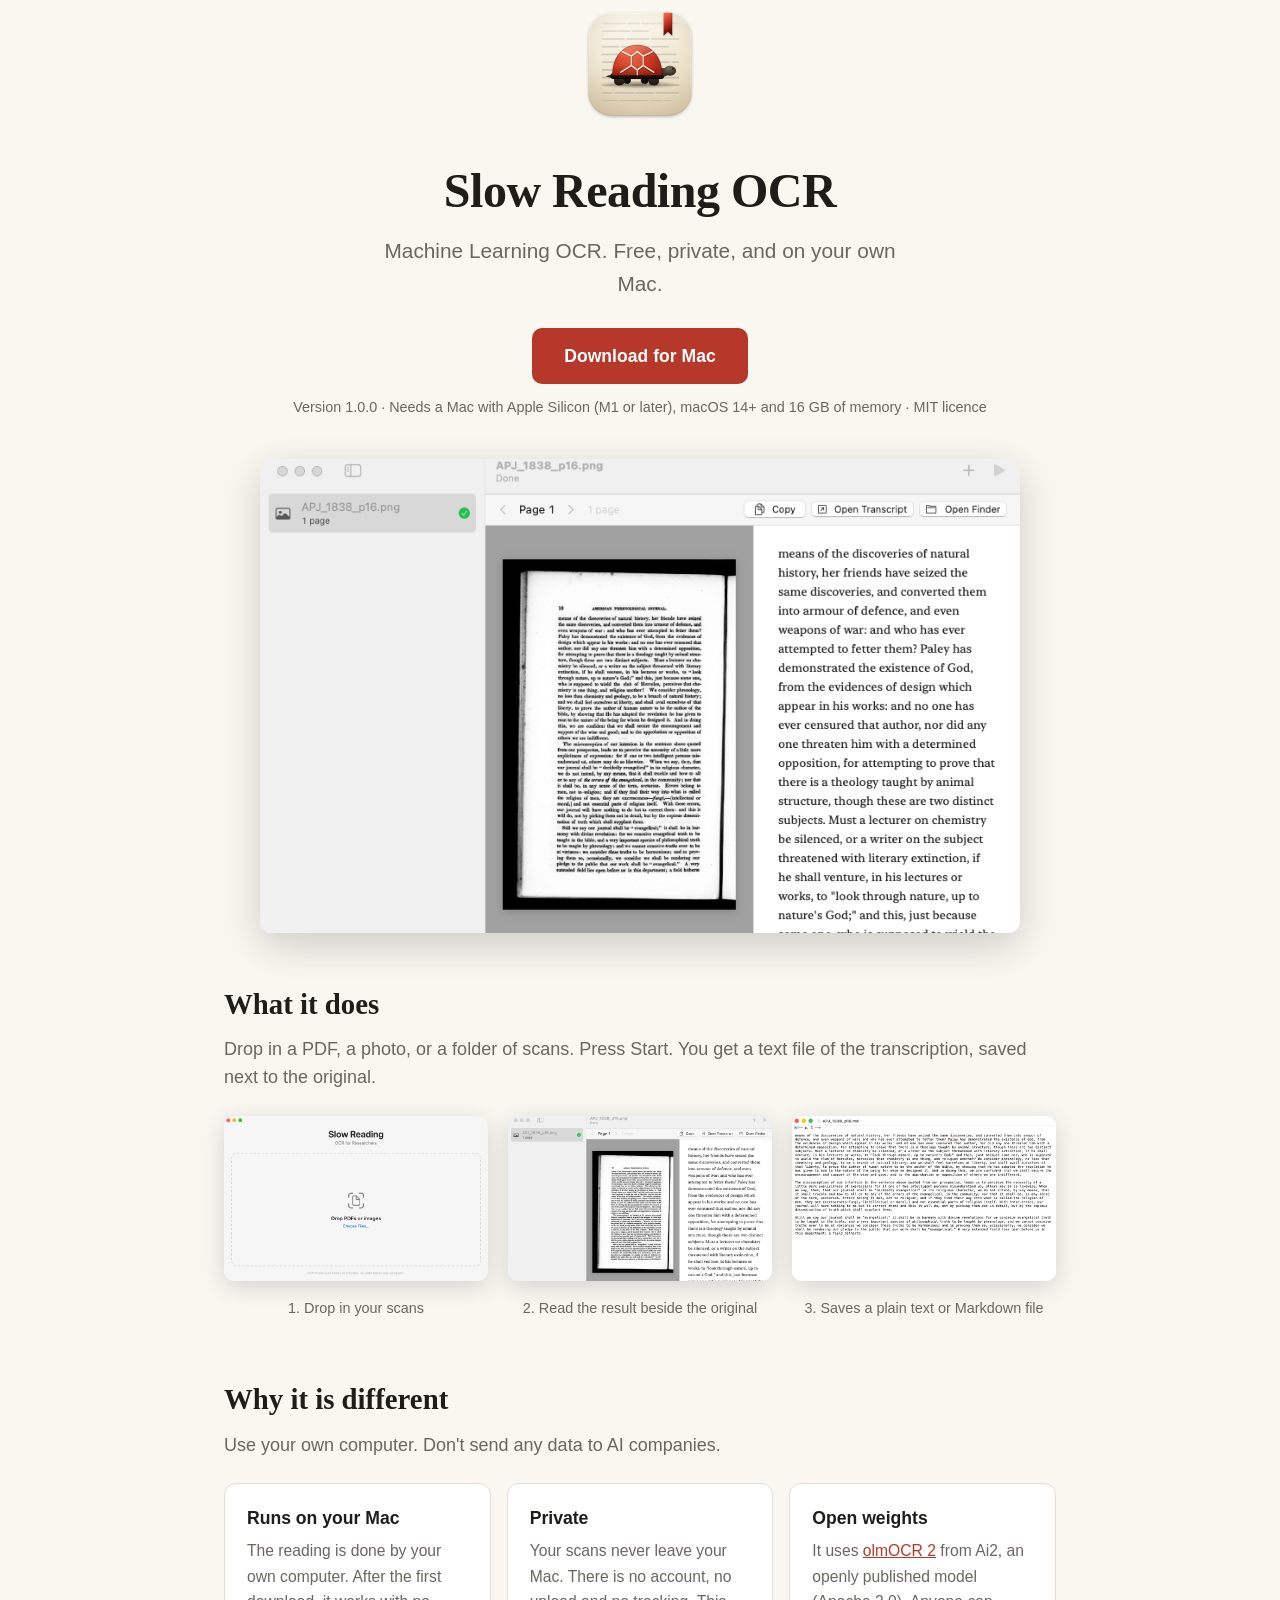
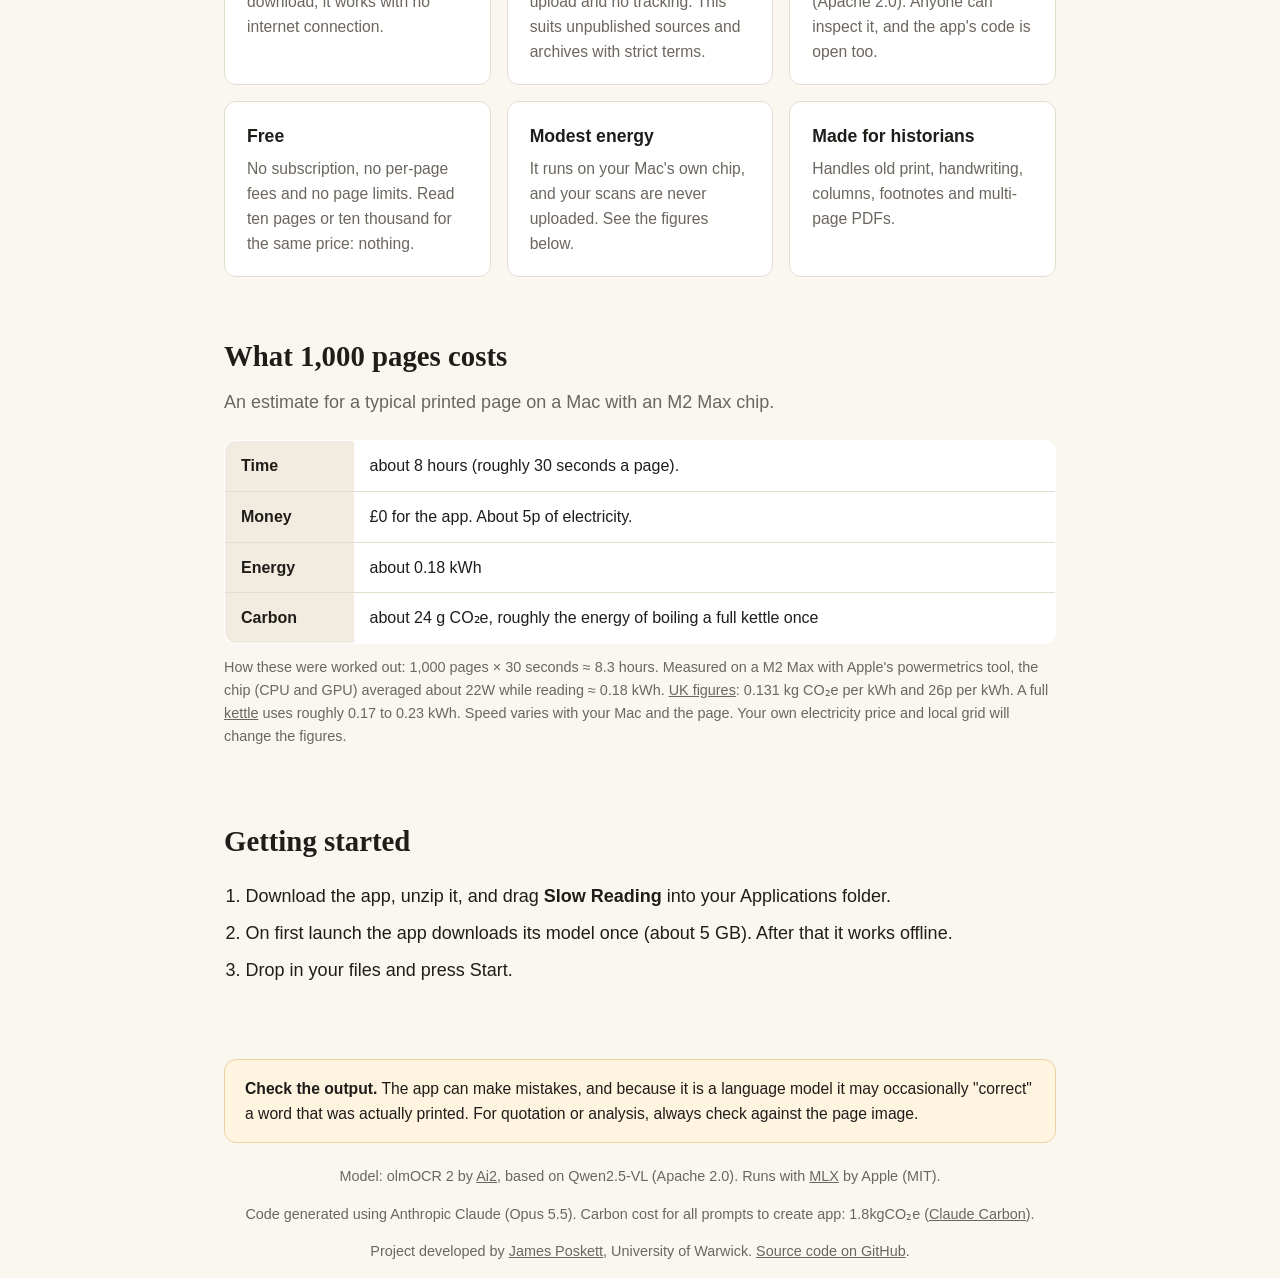
==== docs/index.html @ d2768e70 "Added webpage docs Co-Authored-By: Claude Sonnet 5.5 <noreply@anthropic.com>" ====
<!-- Declaration: Code generated using Anthropic Claude (Sonnet 5.5) -->
<!DOCTYPE html>
<html lang="en">
<head>
<meta charset="utf-8">
<meta name="viewport" content="width=device-width, initial-scale=1">
<title>Slow Reading: OCR for Researchers</title>
<meta name="description" content="A free Mac app that transcribes scanned pages and PDFs into text. It runs on your own Mac, so your documents stay private.">
<link rel="icon" href="images/icon.png">
<style>
:root {
  --ink: #1f1d1a;
  --muted: #6b665e;
  --paper: #faf7f1;
  --card: #ffffff;
  --line: #e4ddd0;
  --accent: #b5382a;
}
* { box-sizing: border-box; }
body {
  margin: 0;
  font-family: -apple-system, BlinkMacSystemFont, "Segoe UI", Helvetica, Arial, sans-serif;
  color: var(--ink);
  background: var(--paper);
  line-height: 1.6;
  font-size: 18px;
}
.wrap { max-width: 880px; margin: 0 auto; padding: 0 24px; }
header { text-align: center; padding: 64px 0 32px; }
header img.icon { width: 128px; height: 128px; }
h1 { font-family: Georgia, "Times New Roman", serif; font-size: 3rem; margin: 16px 0 4px; letter-spacing: -0.01em; }
.subtitle { font-family: Georgia, "Times New Roman", serif; font-size: 1.6rem; color: var(--accent); margin: 0 0 16px; }
.tagline { font-size: 1.3rem; color: var(--muted); margin: 0 auto 28px; max-width: 560px; }
.button {
  display: inline-block;
  background: var(--accent);
  color: #fff;
  text-decoration: none;
  font-weight: 600;
  padding: 14px 32px;
  border-radius: 10px;
  font-size: 1.1rem;
}
.button:hover { background: #983022; }
.small { color: var(--muted); font-size: 0.9rem; margin-top: 12px; }
.shot { display: block; width: 100%; max-width: 760px; margin: 40px auto 0; border-radius: 12px; box-shadow: 0 12px 40px rgba(0,0,0,0.18); }
section { padding: 48px 0 8px; }
h2 { font-family: Georgia, "Times New Roman", serif; font-size: 1.8rem; margin: 0 0 8px; }
.lead { color: var(--muted); margin: 0 0 24px; }
.grid { display: grid; grid-template-columns: repeat(auto-fit, minmax(240px, 1fr)); gap: 16px; }
.card { background: var(--card); border: 1px solid var(--line); border-radius: 12px; padding: 20px 22px; }
.card h3 { margin: 0 0 6px; font-size: 1.1rem; }
.card p { margin: 0; font-size: 0.98rem; color: var(--muted); }
ol.steps { padding-left: 1.2em; }
ol.steps li { margin-bottom: 8px; }
.shots { display: grid; grid-template-columns: repeat(auto-fit, minmax(240px, 1fr)); gap: 20px; margin-top: 8px; }
.shots figure { margin: 0; }
.shots img { width: 100%; cursor: zoom-in; border-radius: 10px; box-shadow: 0 6px 24px rgba(0,0,0,0.15); }
.shots figcaption { color: var(--muted); font-size: 0.9rem; margin-top: 8px; text-align: center; }
table { width: 100%; border-collapse: collapse; background: var(--card); border: 1px solid var(--line); border-radius: 12px; overflow: hidden; }
th, td { text-align: left; padding: 12px 16px; border-bottom: 1px solid var(--line); font-size: 1rem; }
th { background: #f2ece0; font-weight: 600; }
tr:last-child td { border-bottom: none; }
.note { color: var(--muted); font-size: 0.9rem; margin-top: 12px; }
.warn { background: #fff4e0; border: 1px solid #ecd2a0; border-radius: 12px; padding: 16px 20px; font-size: 0.98rem; }
dialog { border: none; padding: 0; background: transparent; color: var(--ink); max-width: 100vw; max-height: 100vh; overflow: visible; outline: none; }
dialog[open] { animation: fade 0.18s ease-out; }
dialog::backdrop { background: rgba(250, 247, 241, 0.94); backdrop-filter: blur(6px); }
dialog figure { margin: 0; text-align: center; }
dialog img { display: block; width: min(880px, 90vw); max-height: 76vh; object-fit: contain; border-radius: 12px; box-shadow: 0 16px 48px rgba(0,0,0,0.22); }
dialog figcaption { font-family: Georgia, "Times New Roman", serif; font-size: 1.25rem; margin-top: 20px; }
dialog .close { position: fixed; top: 20px; right: 24px; border: none; background: none; font-size: 2.2rem; line-height: 1; color: var(--muted); cursor: pointer; }
dialog .close:hover { color: var(--accent); }
dialog .close:focus { outline: none; }
@keyframes fade { from { opacity: 0; } to { opacity: 1; } }
footer { text-align: center; color: var(--muted); font-size: 0.9rem; padding: 56px 0 48px; }
a, a:visited { color: var(--accent); }
a:hover { color: #983022; }
footer a, footer a:visited, .note a, .note a:visited, .small a, .small a:visited { color: var(--muted); }
footer a:hover, .note a:hover, .small a:hover { color: var(--ink); }
.button, .button:visited, .button:hover { color: #fff; }
</style>
</head>
<body>

<header class="wrap">
  <img class="icon" src="images/icon.png" alt="Slow Reading app icon: a tortoise on a page of text">
  <h1>Slow Reading OCR</h1>
  <p class="tagline">Machine Learning OCR. Free, private, and on your own Mac.</p>
  <a class="button" href="https://github.com/poskett/Slow-Reading-OCR/releases/latest" id="download">Download for Mac</a>
  <p class="small">Version 1.0.0 · Needs a Mac with Apple Silicon (M1 or later), macOS 14+ and 16 GB of memory · MIT licence</p>
  <img class="shot" src="images/result.png" alt="Slow Reading showing a scanned journal page next to its transcription">
</header>

<main class="wrap">

  <section>
    <h2>What it does</h2>
    <p class="lead">Drop in a PDF, a photo, or a folder of scans. Press Start. You get a text file of the transcription, saved next to the original.</p>
    <div class="shots">
      <figure>
        <img src="images/drop.png" alt="The empty Slow Reading window with a box to drop files into">
        <figcaption>1. Drop in your scans</figcaption>
      </figure>
      <figure>
        <img src="images/result.png" alt="A scanned page on the left and its transcription on the right">
        <figcaption>2. Read the result beside the original</figcaption>
      </figure>
      <figure>
        <img src="images/saved.png" alt="The saved transcription open as a Markdown text file">
        <figcaption>3. Saves a plain text or Markdown file</figcaption>
      </figure>
    </div>
  </section>

  <section>
    <h2>Why it is different</h2>
    <p class="lead">Use your own computer. Don't send any data to AI companies.</p>
    <div class="grid">
      <div class="card">
        <h3>Runs on your Mac</h3>
        <p>The reading is done by your own computer. After the first download, it works with no internet connection.</p>
      </div>
      <div class="card">
        <h3>Private</h3>
        <p>Your scans never leave your Mac. There is no account, no upload and no tracking. This suits unpublished sources and archives with strict terms.</p>
      </div>
      <div class="card">
        <h3>Open weights</h3>
        <p>It uses <a href="https://huggingface.co/allenai/olmOCR-2-7B-1025">olmOCR 2</a> from Ai2, an openly published model (Apache 2.0). Anyone can inspect it, and the app's code is open too.</p>
      </div>
      <div class="card">
        <h3>Free</h3>
        <p>No subscription, no per-page fees and no page limits. Read ten pages or ten thousand for the same price: nothing.</p>
      </div>
      <div class="card">
        <h3>Modest energy</h3>
        <p>It runs on your Mac's own chip, and your scans are never uploaded. See the figures below.</p>
      </div>
      <div class="card">
        <h3>Made for historians</h3>
        <p>Handles old print, handwriting, columns, footnotes and multi-page PDFs.</p>
      </div>
    </div>
  </section>

  <section>
    <h2>What 1,000 pages costs</h2>
    <p class="lead">An estimate for a typical printed page on a Mac with an M2 Max chip.</p>
    <table>
      <tr><th>Time</th><td>about 8 hours (roughly 30 seconds a page).</td></tr>
      <tr><th>Money</th><td>£0 for the app. About 5p of electricity.</td></tr>
      <tr><th>Energy</th><td>about 0.18 kWh</td></tr>
      <tr><th>Carbon</th><td>about 24 g CO₂e, roughly the energy of boiling a full kettle once</td></tr>
    </table>
    <p class="note">How these were worked out: 1,000 pages × 30 seconds ≈ 8.3 hours. Measured on a M2 Max with Apple's powermetrics tool, the chip (CPU and GPU) averaged about 22W while reading ≈ 0.18 kWh. <a href="https://www.gov.uk/government/publications/greenhouse-gas-reporting-conversion-factors-2026">UK figures</a>: 0.131 kg CO₂e per kWh and 26p per kWh. A full <a href="https://ao.com/athome/technology/tech-advice/how-much-power-does-a-kettle-use">kettle</a> uses roughly 0.17 to 0.23 kWh. Speed varies with your Mac and the page. Your own electricity price and local grid will change the figures.</p>
  </section>

  <section>
    <h2>Getting started</h2>
    <ol class="steps">
      <li>Download the app, unzip it, and drag <strong>Slow Reading</strong> into your Applications folder.</li>
      <li>On first launch the app downloads its model once (about 5 GB). After that it works offline.</li>
      <li>Drop in your files and press Start.</li>
    </ol>
  </section>

  <section>
    <div class="warn">
      <strong>Check the output.</strong> The app can make mistakes, and because it is a language model it may occasionally "correct" a word that was actually printed. For quotation or analysis, always check against the page image.
    </div>
  </section>

</main>

<footer class="wrap">
  <p>Model: olmOCR 2 by <a href="https://allenai.org">Ai2</a>, based on Qwen2.5-VL (Apache 2.0). Runs with <a href="https://github.com/ml-explore/mlx-swift">MLX</a> by Apple (MIT).</p>
  <p>Code generated using Anthropic Claude (Opus 5.5). Carbon cost for all prompts to create app: 1.8kgCO₂e (<a href="https://github.com/gwittebolle/claude-carbon">Claude Carbon</a>).</p><p>Project developed by <a href="https://poskett.com/">James Poskett</a>, University of Warwick. <a href="https://github.com/poskett/slow-reading-ocr">Source code on GitHub</a>.</p>
</footer>

<dialog id="viewer">
  <button class="close" aria-label="Close" id="viewer-close">&times;</button>
  <figure>
    <img id="viewer-img" src="" alt="">
    <figcaption id="viewer-caption"></figcaption>
  </figure>
</dialog>

<script>
var viewer = document.getElementById("viewer");
var viewerImg = document.getElementById("viewer-img");
var viewerCaption = document.getElementById("viewer-caption");
document.querySelectorAll(".shots img").forEach(function (img) {
  img.addEventListener("click", function () {
    viewerImg.src = img.src;
    viewerImg.alt = img.alt;
    viewerCaption.textContent = img.parentElement.querySelector("figcaption").textContent;
    viewer.showModal();
  });
});
viewer.addEventListener("click", function () {
  viewer.close();
});
document.getElementById("viewer-close").addEventListener("click", function () {
  viewer.close();
});
</script>

</body>
</html>
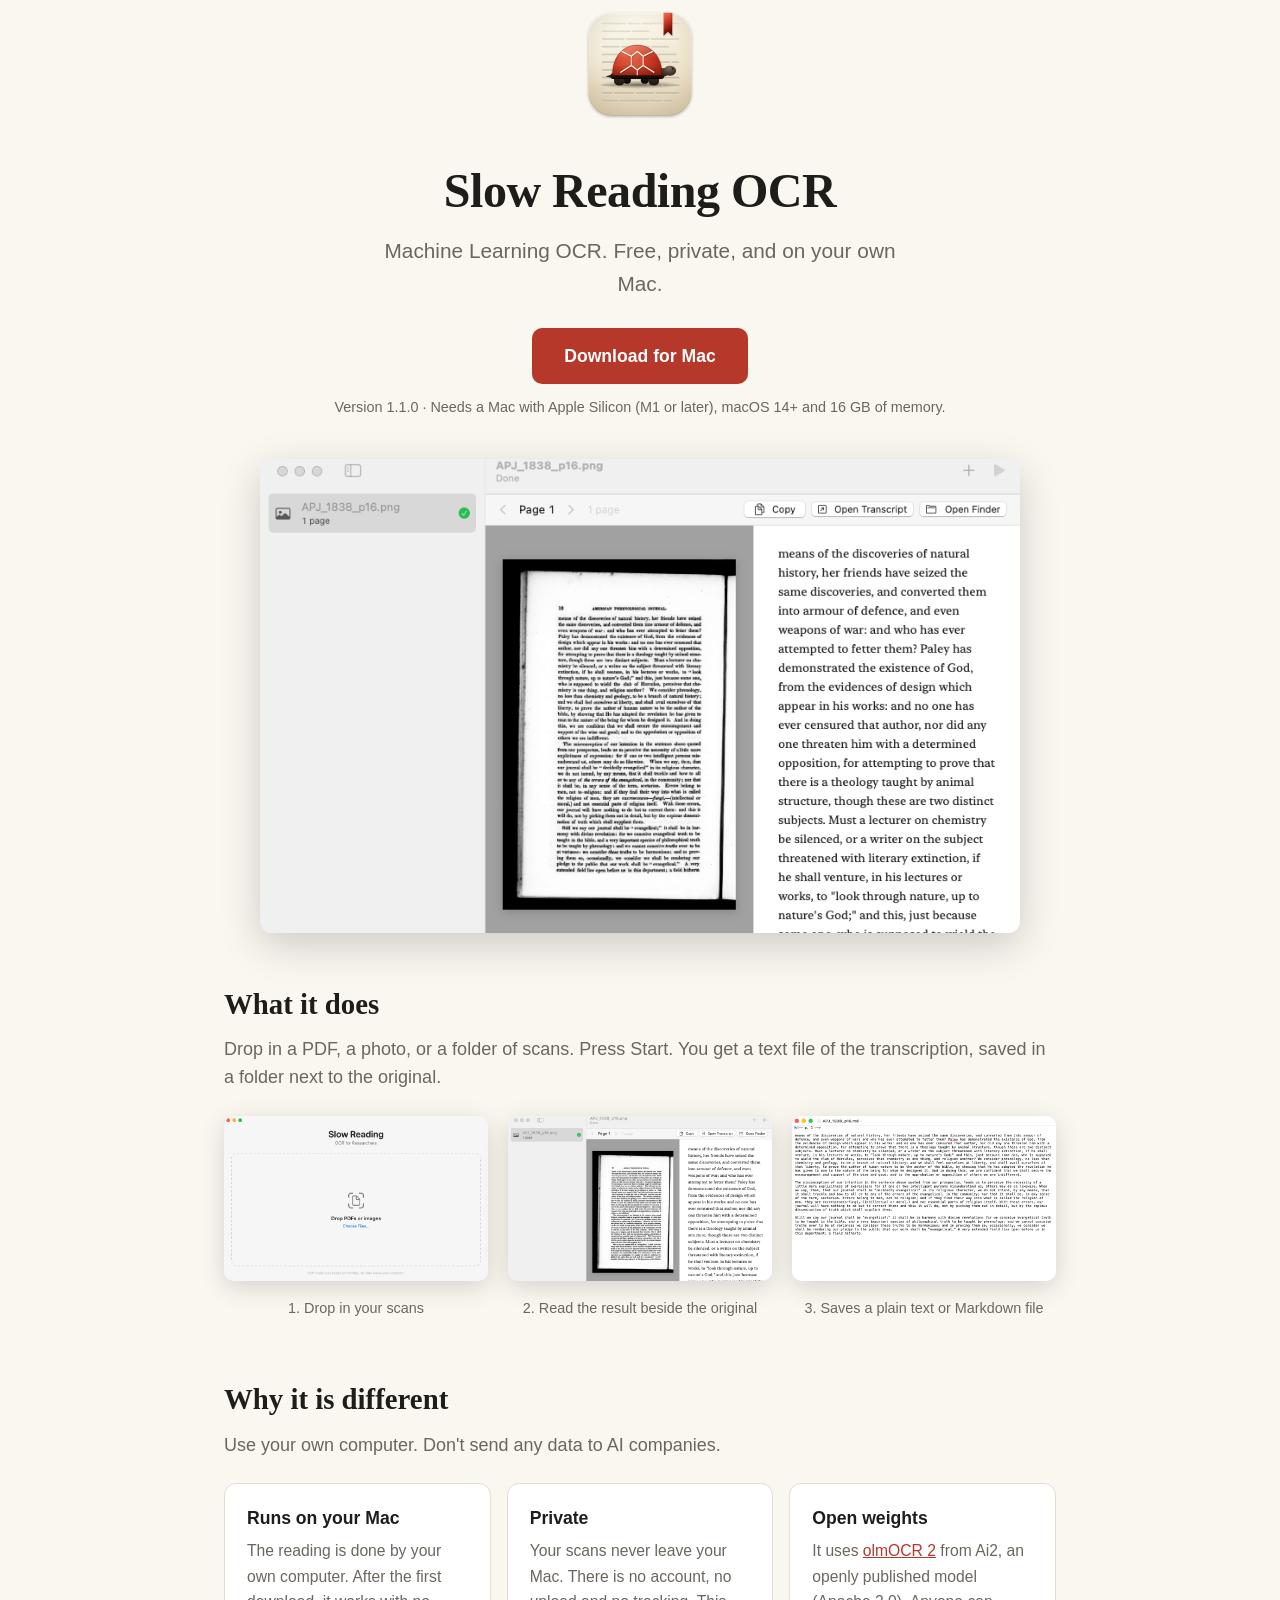
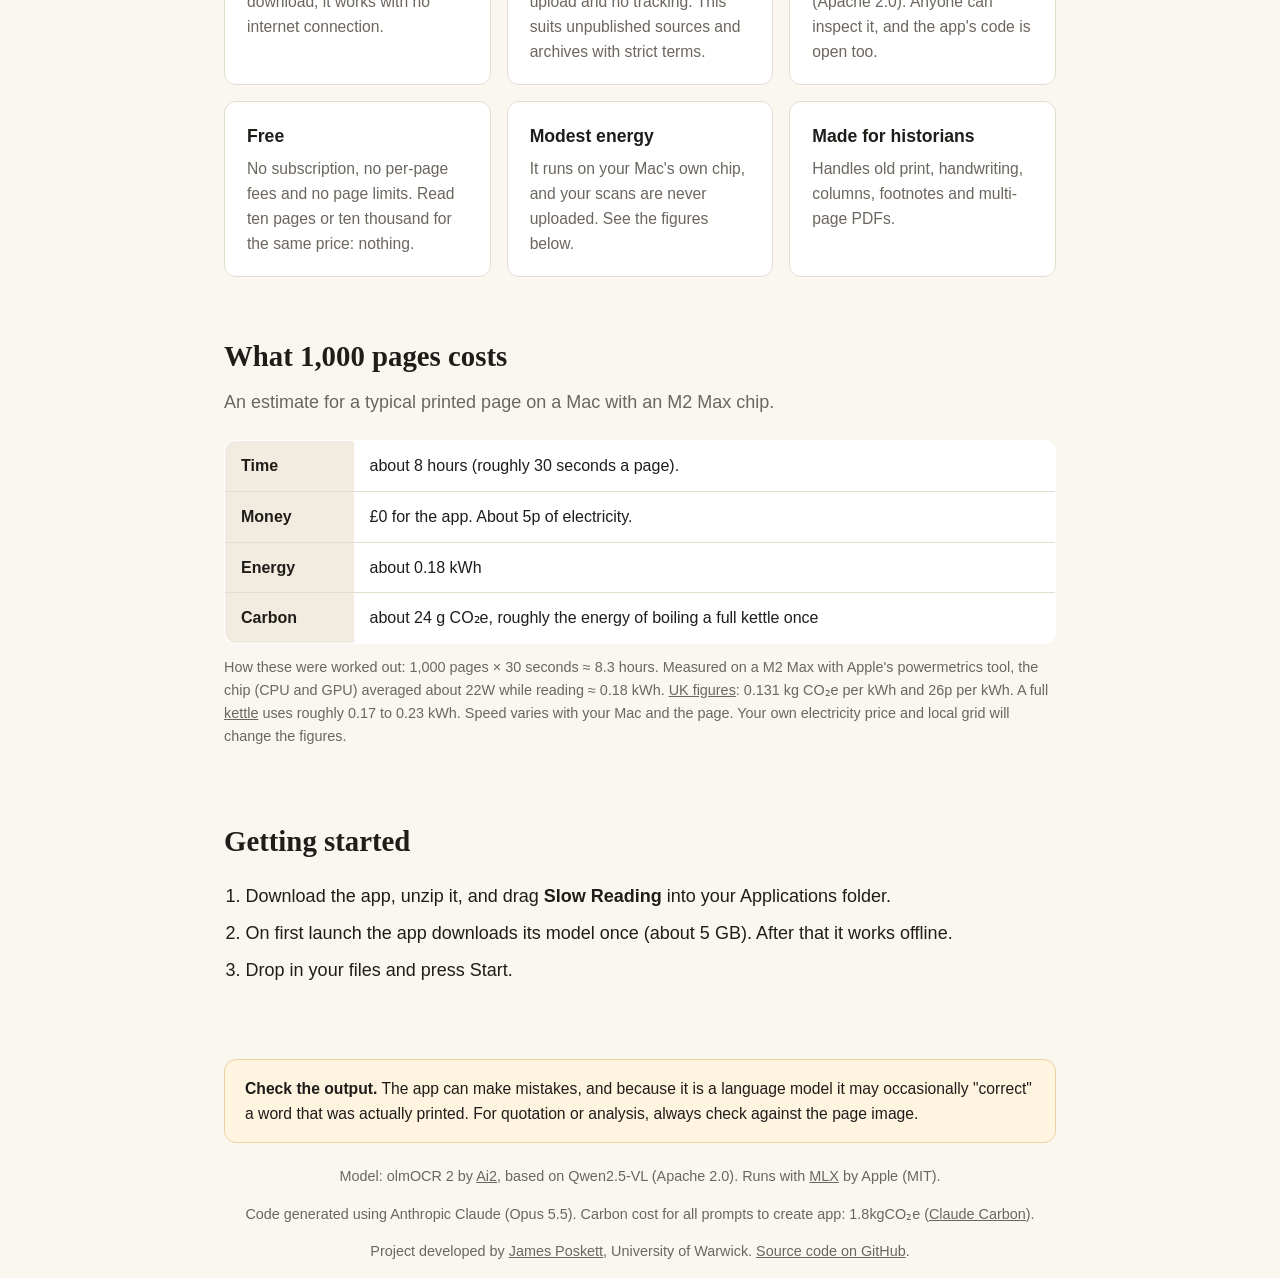
==== commit 1686fc74: "Update to v1.1.0" ====
--- a/docs/index.html
+++ b/docs/index.html
@@ -88,7 +88,7 @@
   <h1>Slow Reading OCR</h1>
   <p class="tagline">Machine Learning OCR. Free, private, and on your own Mac.</p>
   <a class="button" href="https://github.com/poskett/Slow-Reading-OCR/releases/latest" id="download">Download for Mac</a>
-  <p class="small">Version 1.0.0 · Needs a Mac with Apple Silicon (M1 or later), macOS 14+ and 16 GB of memory · MIT licence</p>
+  <p class="small">Version 1.1.0 · Needs a Mac with Apple Silicon (M1 or later), macOS 14+ and 16 GB of memory.</p>
   <img class="shot" src="images/result.png" alt="Slow Reading showing a scanned journal page next to its transcription">
 </header>
 
@@ -96,7 +96,7 @@
 
   <section>
     <h2>What it does</h2>
-    <p class="lead">Drop in a PDF, a photo, or a folder of scans. Press Start. You get a text file of the transcription, saved next to the original.</p>
+    <p class="lead">Drop in a PDF, a photo, or a folder of scans. Press Start. You get a text file of the transcription, saved in a folder next to the original.</p>
     <div class="shots">
       <figure>
         <img src="images/drop.png" alt="The empty Slow Reading window with a box to drop files into">
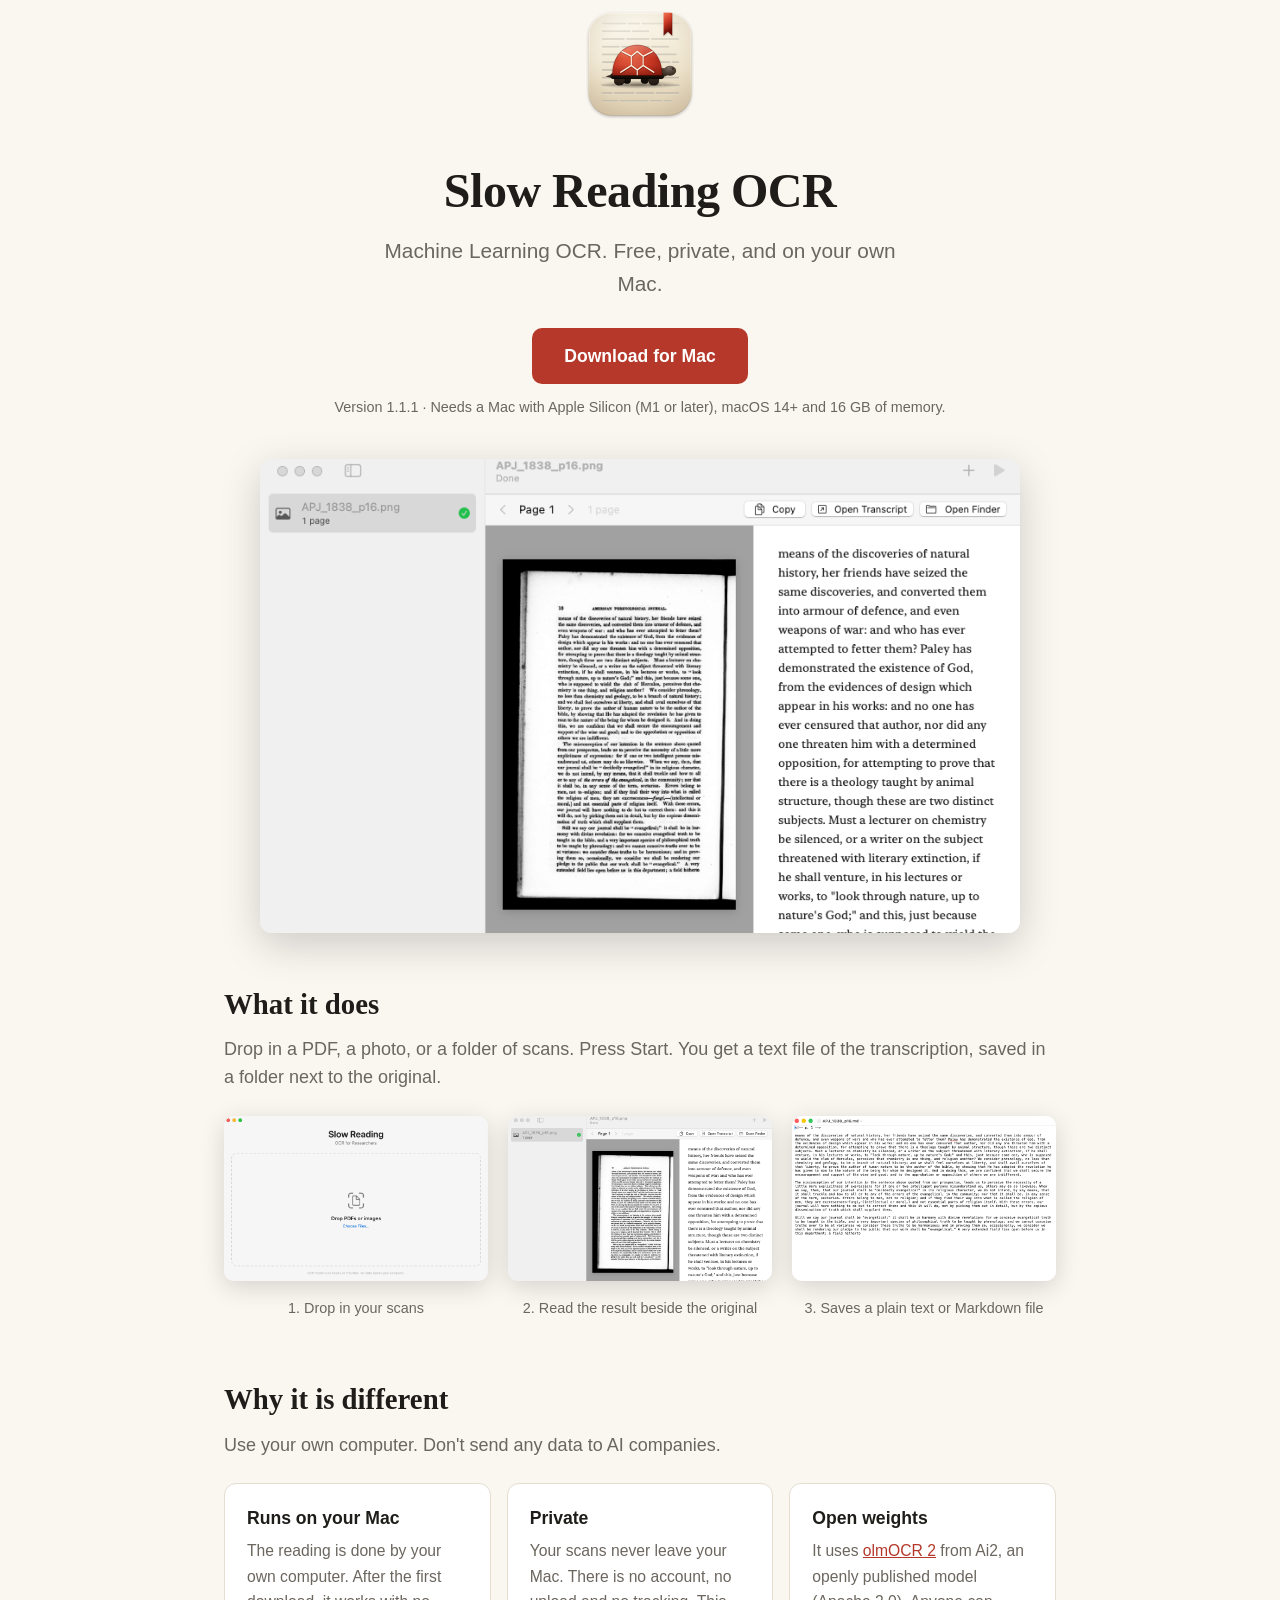
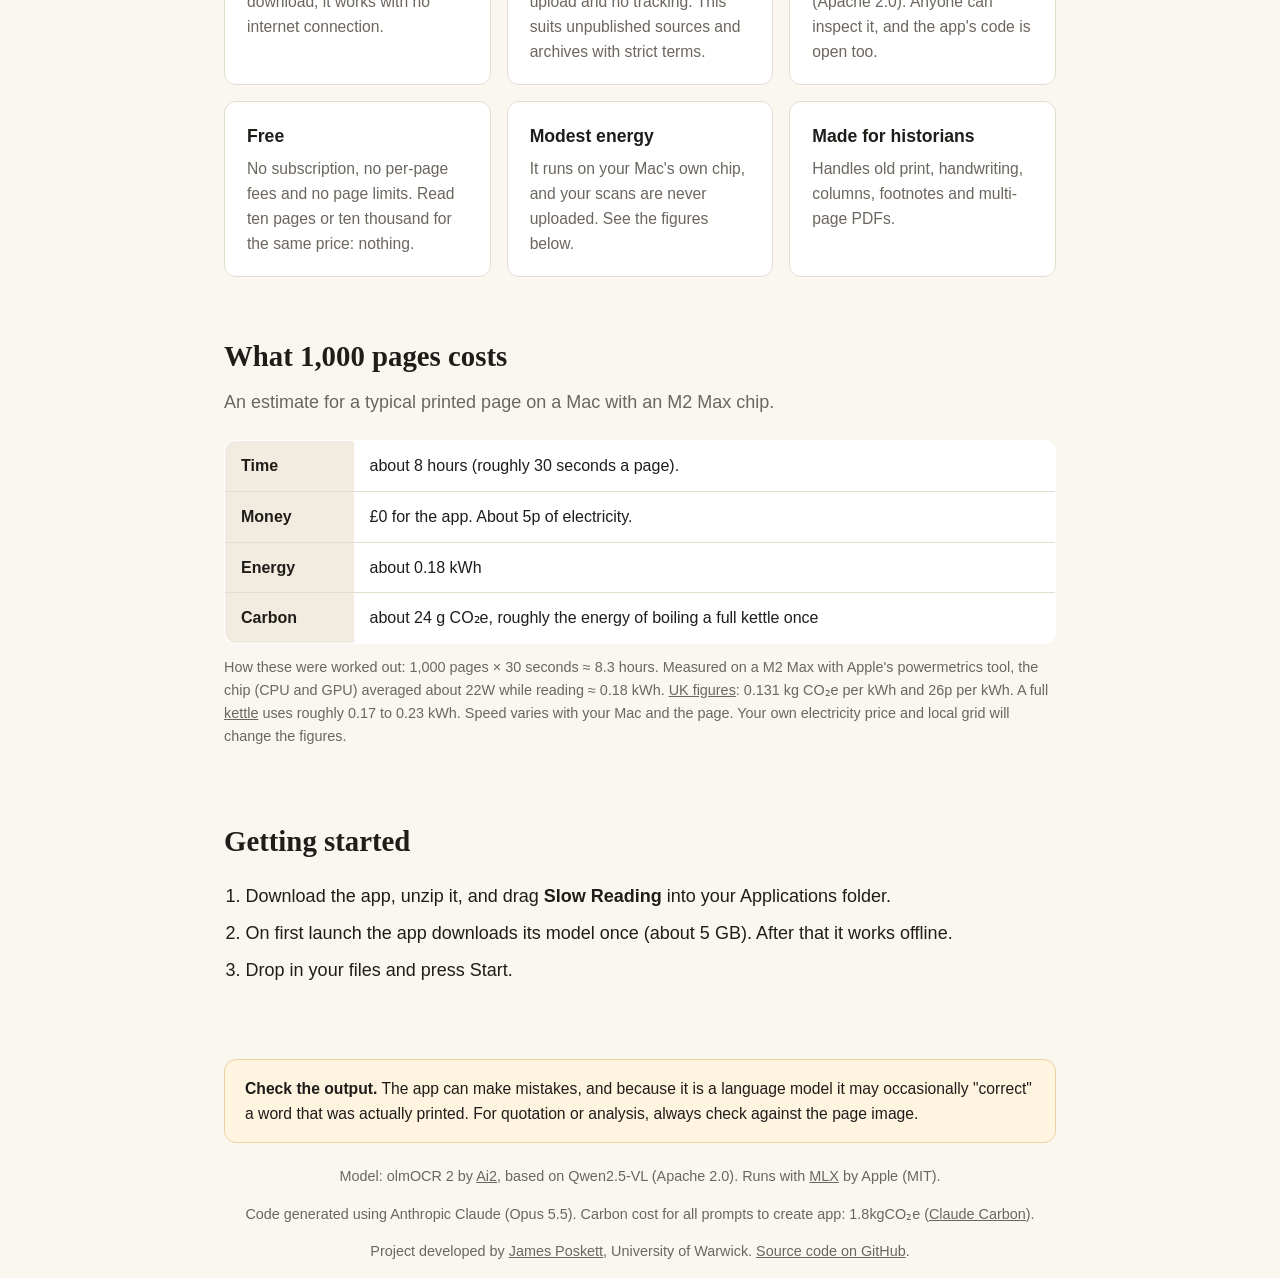
==== commit 29a48e1a: "Update to check available RAM Now checks correctly actual available RAM and recommends correct model" ====
--- a/docs/index.html
+++ b/docs/index.html
@@ -88,7 +88,7 @@
   <h1>Slow Reading OCR</h1>
   <p class="tagline">Machine Learning OCR. Free, private, and on your own Mac.</p>
   <a class="button" href="https://github.com/poskett/Slow-Reading-OCR/releases/latest" id="download">Download for Mac</a>
-  <p class="small">Version 1.1.0 · Needs a Mac with Apple Silicon (M1 or later), macOS 14+ and 16 GB of memory.</p>
+  <p class="small">Version 1.1.1 · Needs a Mac with Apple Silicon (M1 or later), macOS 14+ and 16 GB of memory.</p>
   <img class="shot" src="images/result.png" alt="Slow Reading showing a scanned journal page next to its transcription">
 </header>
 
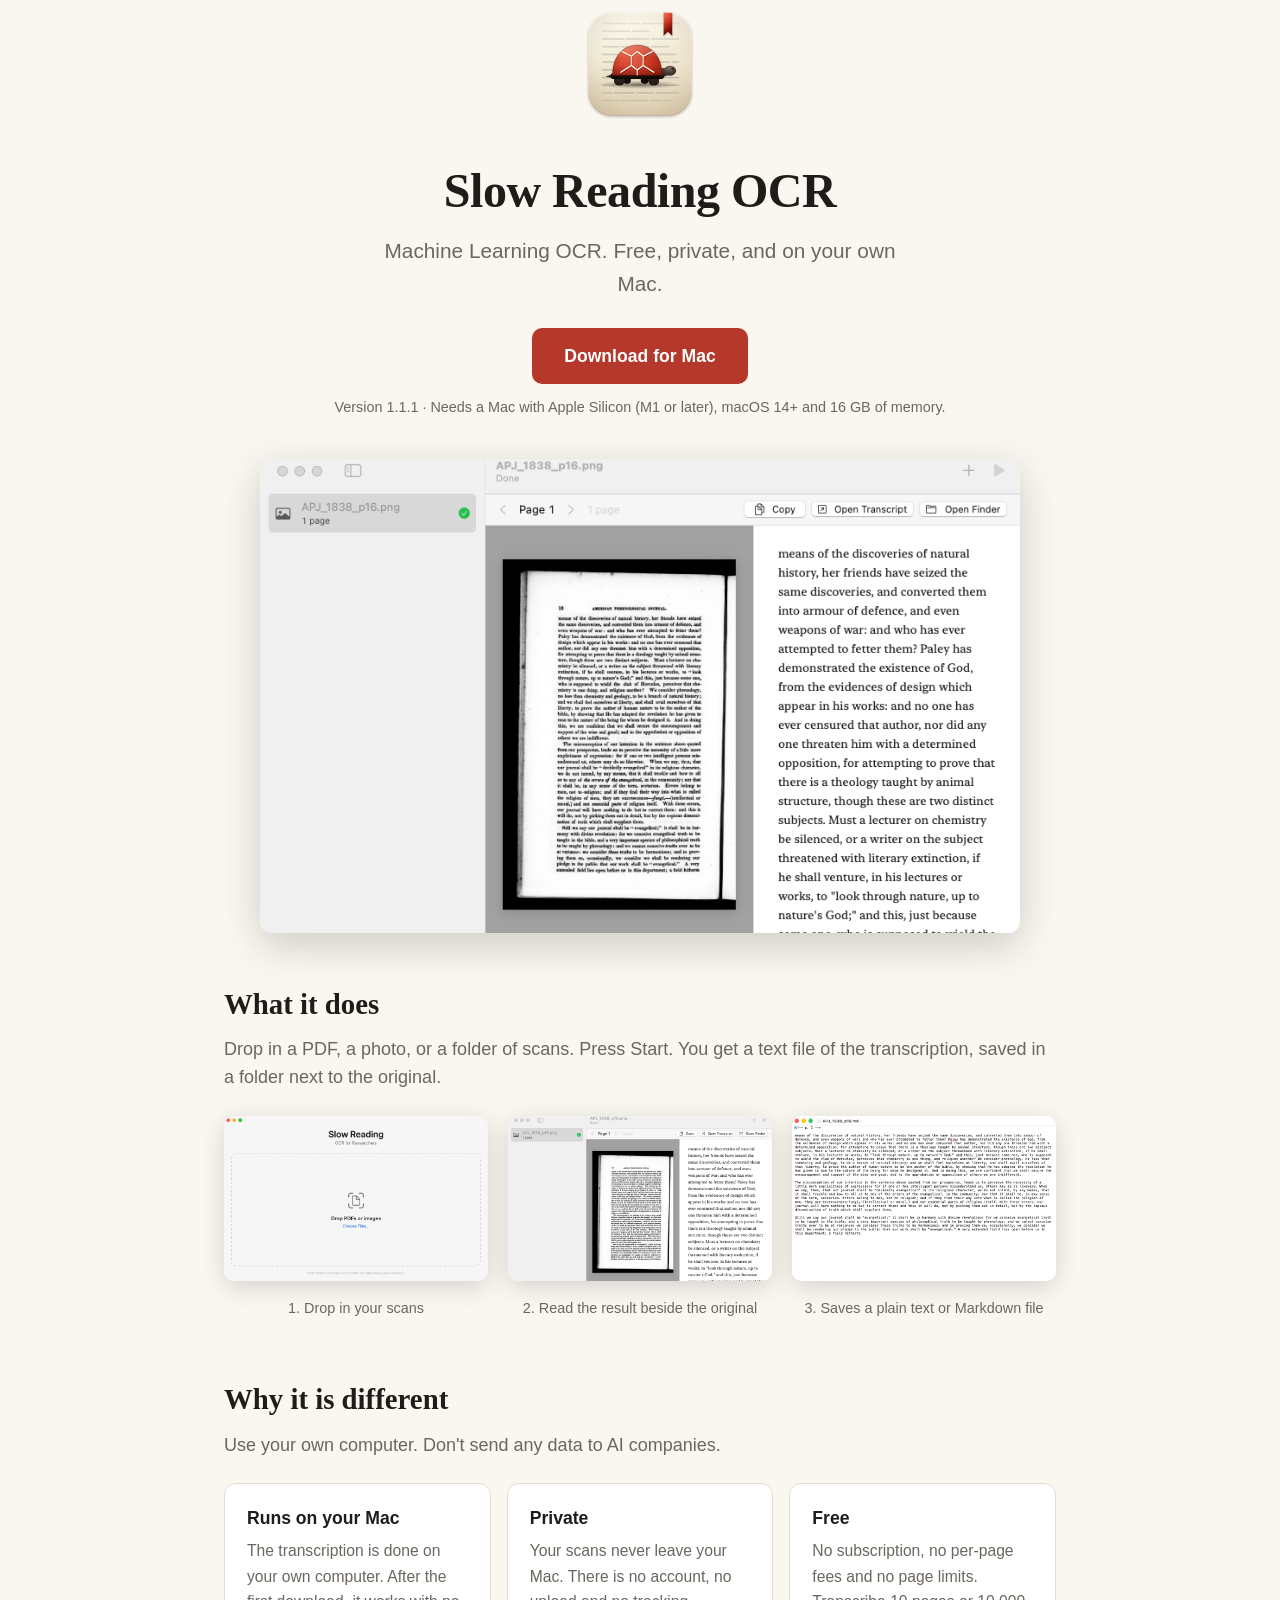
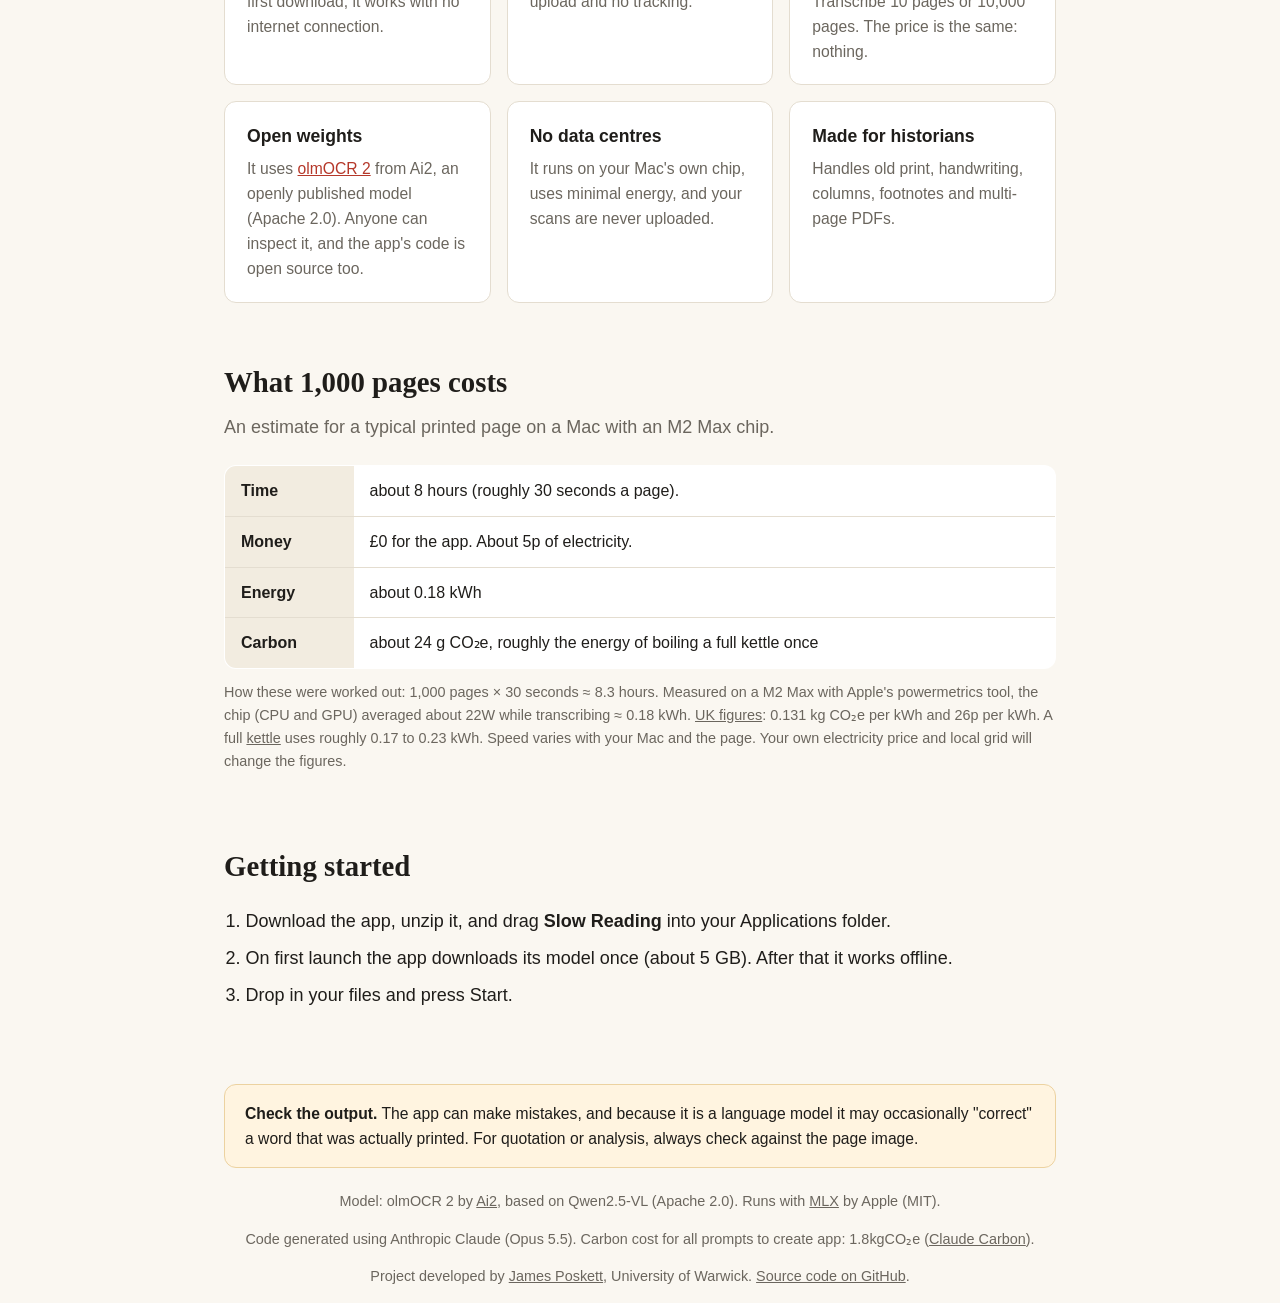
==== commit a26da0e7: "Updated html file to new version" ====
--- a/docs/index.html
+++ b/docs/index.html
@@ -119,23 +119,23 @@
     <div class="grid">
       <div class="card">
         <h3>Runs on your Mac</h3>
-        <p>The reading is done by your own computer. After the first download, it works with no internet connection.</p>
+        <p>The transcription is done on your own computer. After the first download, it works with no internet connection.</p>
       </div>
       <div class="card">
         <h3>Private</h3>
-        <p>Your scans never leave your Mac. There is no account, no upload and no tracking. This suits unpublished sources and archives with strict terms.</p>
+        <p>Your scans never leave your Mac. There is no account, no upload and no tracking.</p>
+      </div>
+      <div class="card">
+        <h3>Free</h3>
+        <p>No subscription, no per-page fees and no page limits. Transcribe 10 pages or 10,000 pages. The price is the same: nothing.</p>
       </div>
       <div class="card">
         <h3>Open weights</h3>
-        <p>It uses <a href="https://huggingface.co/allenai/olmOCR-2-7B-1025">olmOCR 2</a> from Ai2, an openly published model (Apache 2.0). Anyone can inspect it, and the app's code is open too.</p>
-      </div>
-      <div class="card">
-        <h3>Free</h3>
-        <p>No subscription, no per-page fees and no page limits. Read ten pages or ten thousand for the same price: nothing.</p>
-      </div>
-      <div class="card">
-        <h3>Modest energy</h3>
-        <p>It runs on your Mac's own chip, and your scans are never uploaded. See the figures below.</p>
+        <p>It uses <a href="https://huggingface.co/allenai/olmOCR-2-7B-1025">olmOCR 2</a> from Ai2, an openly published model (Apache 2.0). Anyone can inspect it, and the app's code is open source too.</p>
+      </div>
+      <div class="card">
+        <h3>No data centres</h3>
+        <p>It runs on your Mac's own chip, uses minimal energy, and your scans are never uploaded.</p>
       </div>
       <div class="card">
         <h3>Made for historians</h3>
@@ -153,7 +153,7 @@
       <tr><th>Energy</th><td>about 0.18 kWh</td></tr>
       <tr><th>Carbon</th><td>about 24 g CO₂e, roughly the energy of boiling a full kettle once</td></tr>
     </table>
-    <p class="note">How these were worked out: 1,000 pages × 30 seconds ≈ 8.3 hours. Measured on a M2 Max with Apple's powermetrics tool, the chip (CPU and GPU) averaged about 22W while reading ≈ 0.18 kWh. <a href="https://www.gov.uk/government/publications/greenhouse-gas-reporting-conversion-factors-2026">UK figures</a>: 0.131 kg CO₂e per kWh and 26p per kWh. A full <a href="https://ao.com/athome/technology/tech-advice/how-much-power-does-a-kettle-use">kettle</a> uses roughly 0.17 to 0.23 kWh. Speed varies with your Mac and the page. Your own electricity price and local grid will change the figures.</p>
+    <p class="note">How these were worked out: 1,000 pages × 30 seconds ≈ 8.3 hours. Measured on a M2 Max with Apple's powermetrics tool, the chip (CPU and GPU) averaged about 22W while transcribing ≈ 0.18 kWh. <a href="https://www.gov.uk/government/publications/greenhouse-gas-reporting-conversion-factors-2026">UK figures</a>: 0.131 kg CO₂e per kWh and 26p per kWh. A full <a href="https://ao.com/athome/technology/tech-advice/how-much-power-does-a-kettle-use">kettle</a> uses roughly 0.17 to 0.23 kWh. Speed varies with your Mac and the page. Your own electricity price and local grid will change the figures.</p>
   </section>
 
   <section>
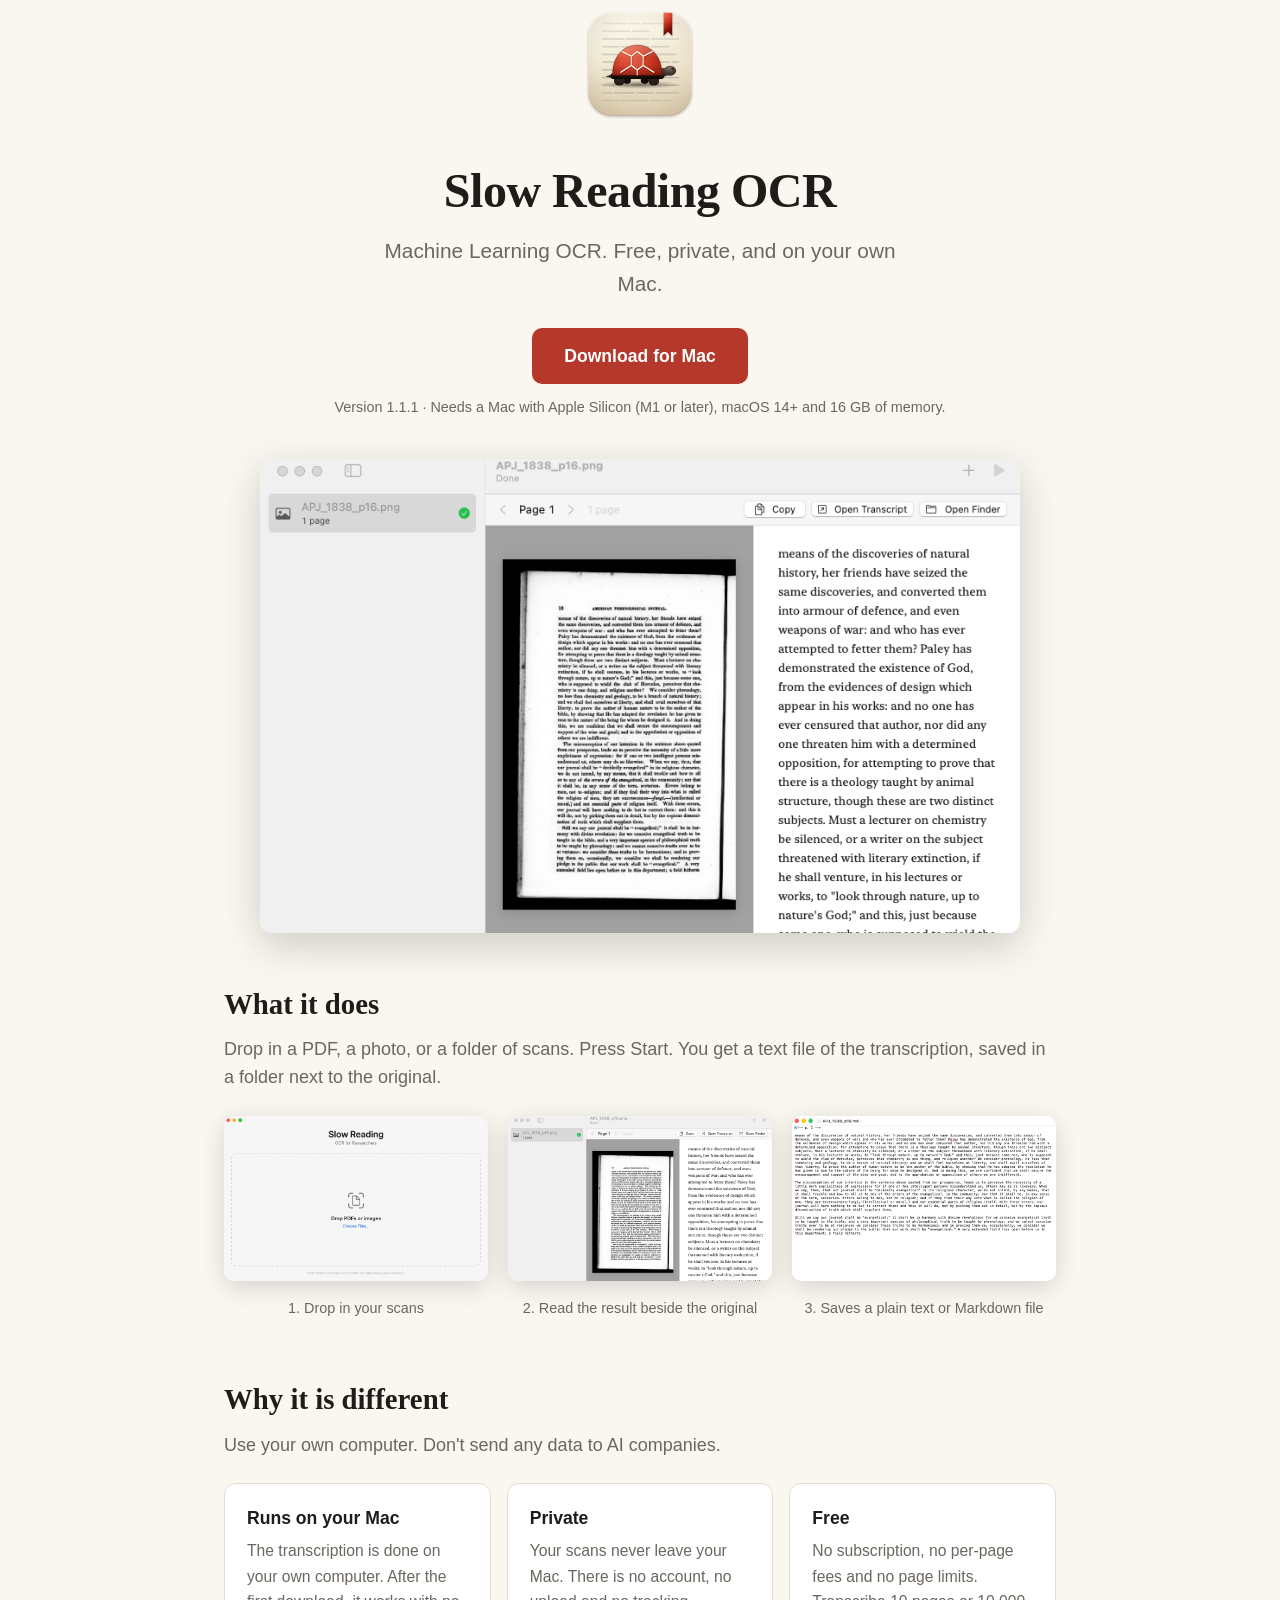
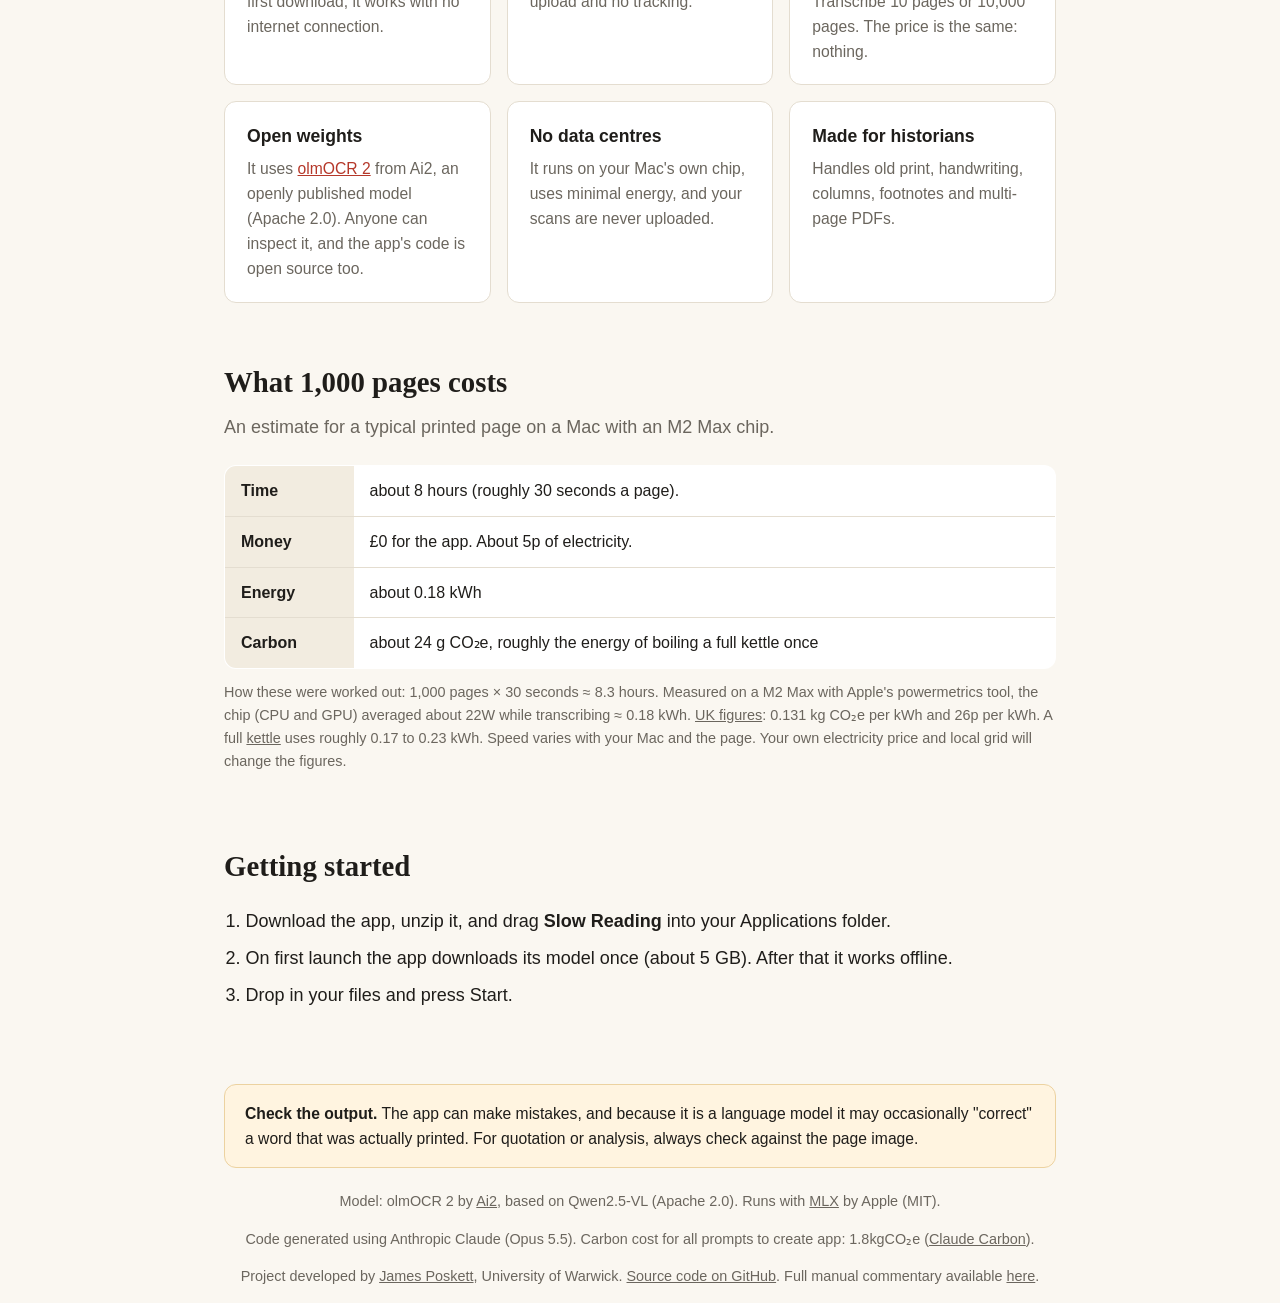
==== commit a566d1e4: "Update footer with manual commentary link Added link to full manual commentary in footer." ====
--- a/docs/index.html
+++ b/docs/index.html
@@ -175,7 +175,7 @@
 
 <footer class="wrap">
   <p>Model: olmOCR 2 by <a href="https://allenai.org">Ai2</a>, based on Qwen2.5-VL (Apache 2.0). Runs with <a href="https://github.com/ml-explore/mlx-swift">MLX</a> by Apple (MIT).</p>
-  <p>Code generated using Anthropic Claude (Opus 5.5). Carbon cost for all prompts to create app: 1.8kgCO₂e (<a href="https://github.com/gwittebolle/claude-carbon">Claude Carbon</a>).</p><p>Project developed by <a href="https://poskett.com/">James Poskett</a>, University of Warwick. <a href="https://github.com/poskett/slow-reading-ocr">Source code on GitHub</a>.</p>
+  <p>Code generated using Anthropic Claude (Opus 5.5). Carbon cost for all prompts to create app: 1.8kgCO₂e (<a href="https://github.com/gwittebolle/claude-carbon">Claude Carbon</a>).</p><p>Project developed by <a href="https://poskett.com/">James Poskett</a>, University of Warwick. <a href="https://github.com/poskett/slow-reading-ocr">Source code on GitHub</a>. Full manual commentary available <a href="https://poskett.github.io/Slow-Reading-OCR/commentary/Sources/olmocr/main.html">here</a>.</p>
 </footer>
 
 <dialog id="viewer">
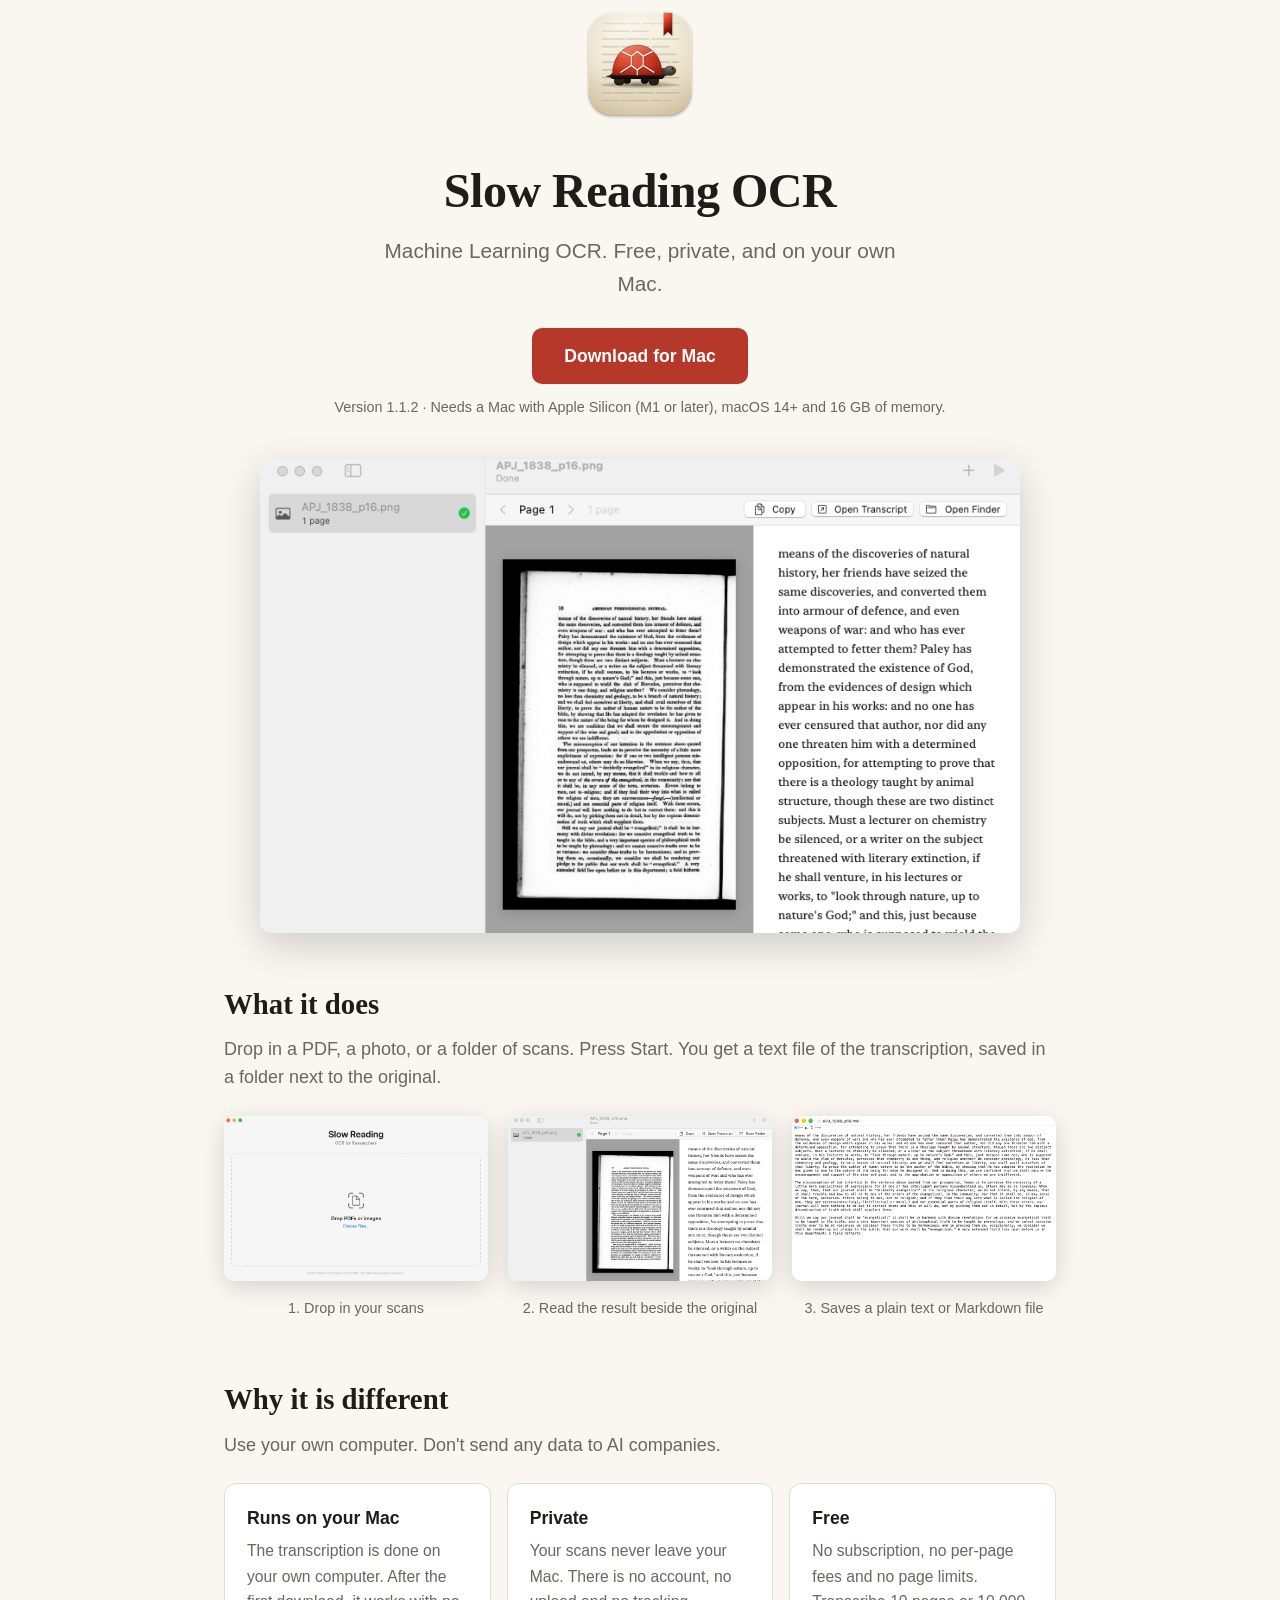
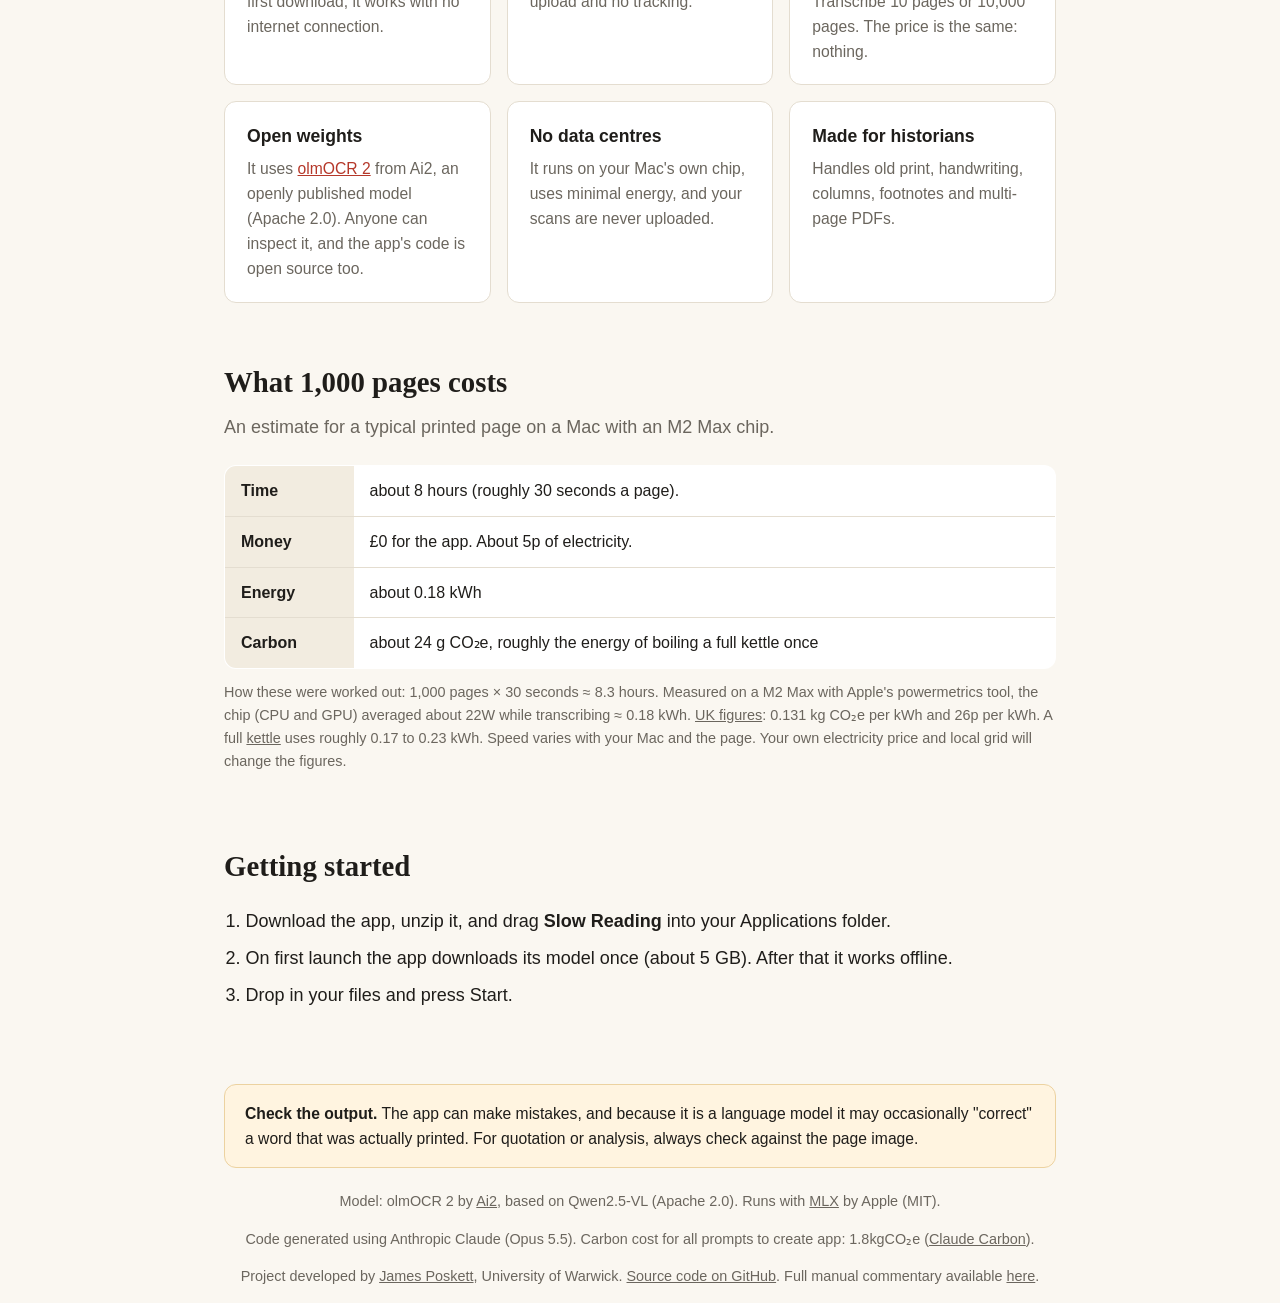
==== commit 328e8908: "Update version number to 1.1.2 in index.html" ====
--- a/docs/index.html
+++ b/docs/index.html
@@ -88,7 +88,7 @@
   <h1>Slow Reading OCR</h1>
   <p class="tagline">Machine Learning OCR. Free, private, and on your own Mac.</p>
   <a class="button" href="https://github.com/poskett/Slow-Reading-OCR/releases/latest" id="download">Download for Mac</a>
-  <p class="small">Version 1.1.1 · Needs a Mac with Apple Silicon (M1 or later), macOS 14+ and 16 GB of memory.</p>
+  <p class="small">Version 1.1.2 · Needs a Mac with Apple Silicon (M1 or later), macOS 14+ and 16 GB of memory.</p>
   <img class="shot" src="images/result.png" alt="Slow Reading showing a scanned journal page next to its transcription">
 </header>
 
